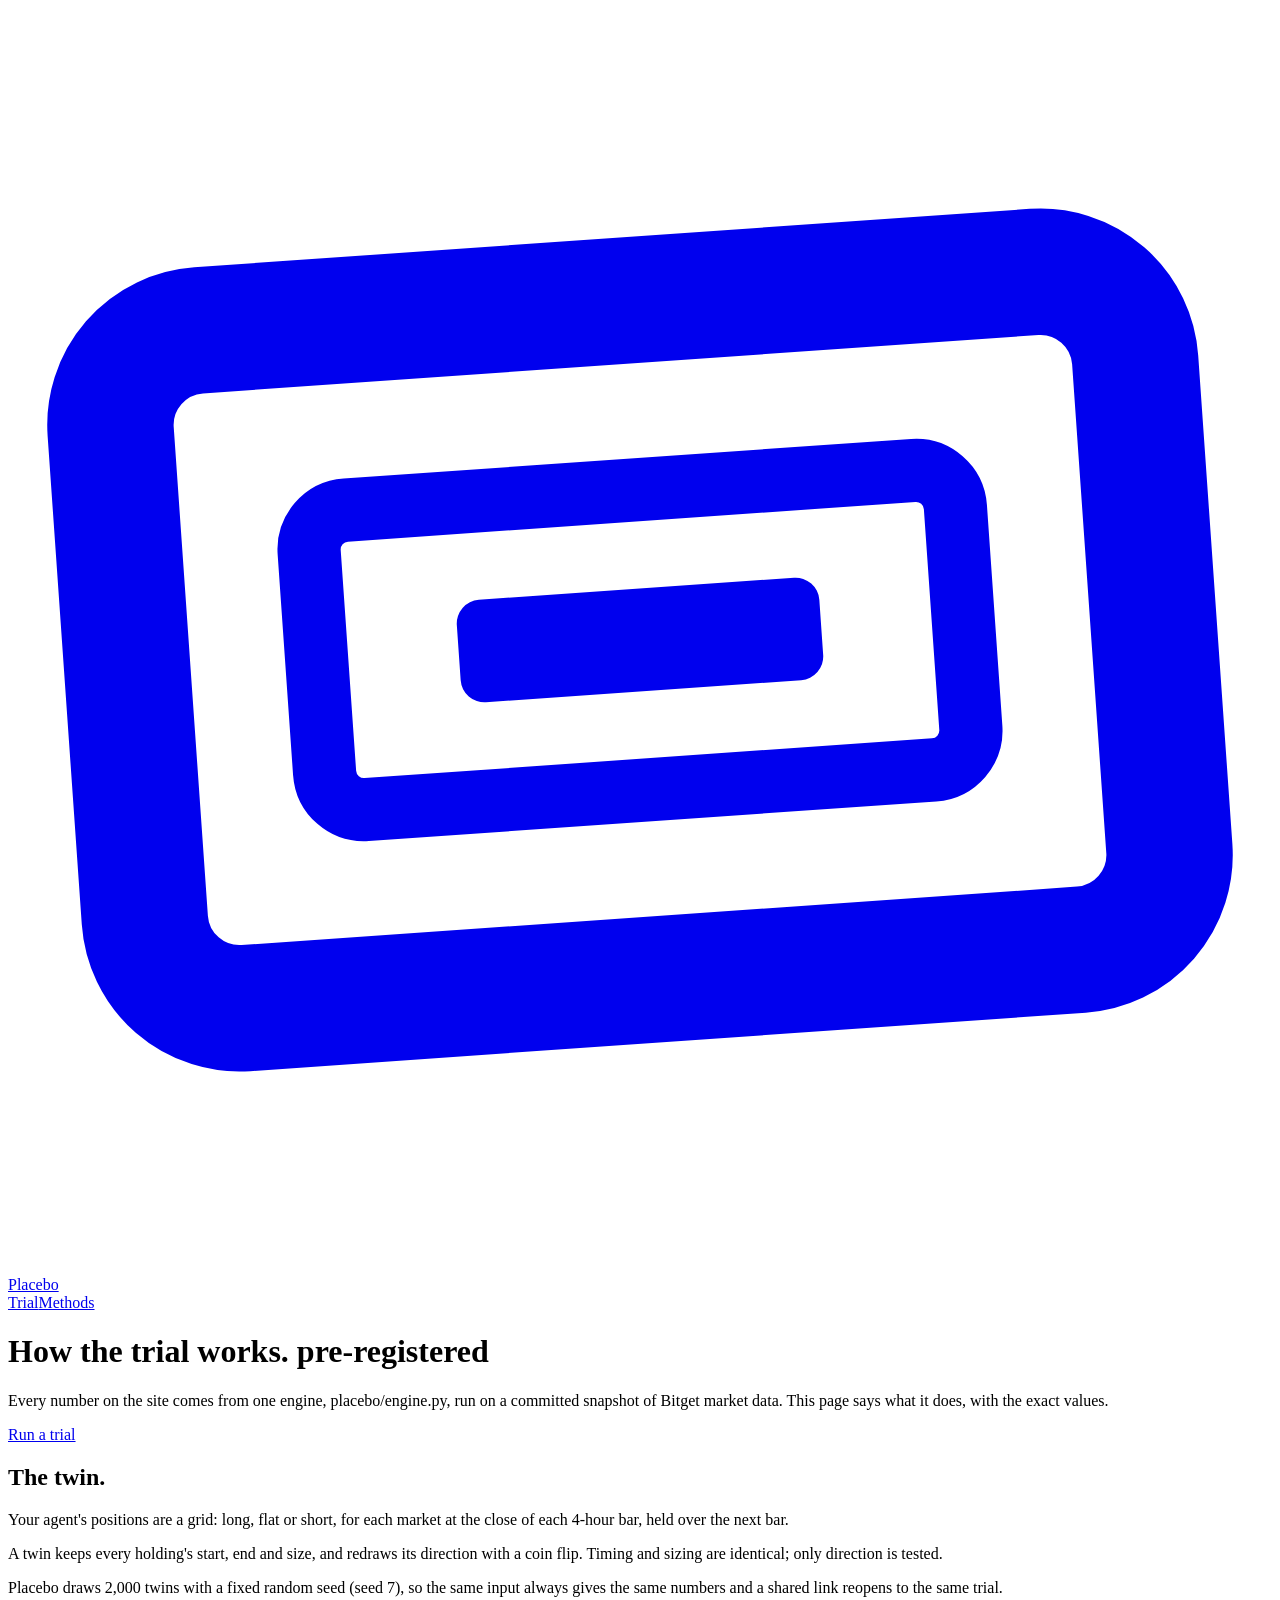
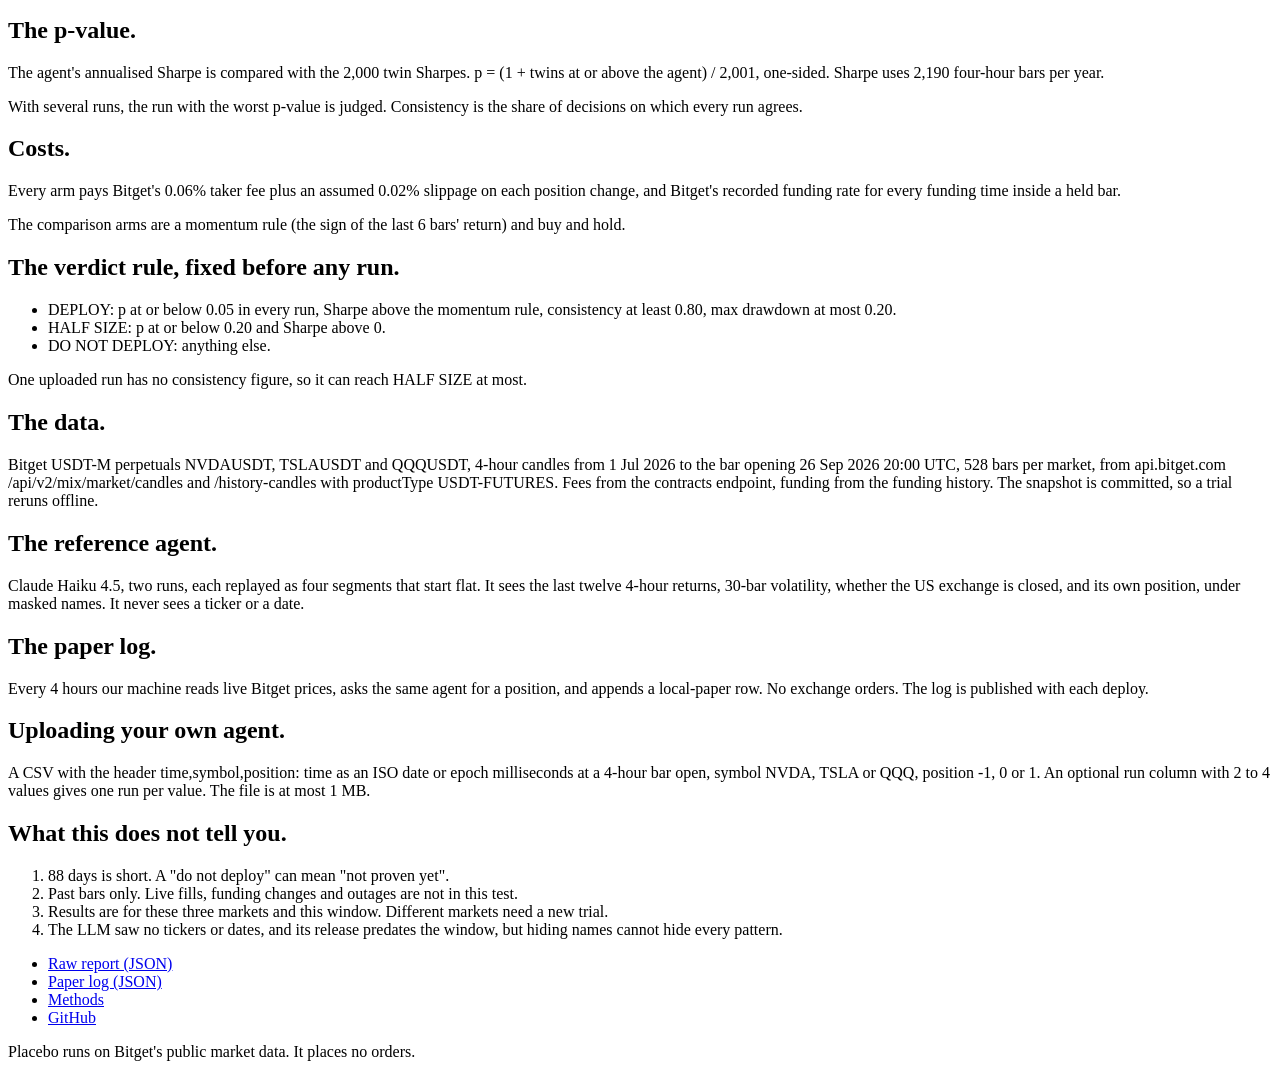
==== public/methods.html @ c750bbb5 "Shareable trial links and a Methods page: /t/<token> recomputes a trial from its input (server-built" ====
<!doctype html>
<html lang="en">
<head>
<meta charset="utf-8">
<meta name="viewport" content="width=device-width, initial-scale=1">
<title>Placebo: how the trial works</title>
<meta name="description" content="How Placebo builds the placebo twin, draws 2,000 of them, charges Bitget fees and funding, and applies a verdict rule fixed before any run.">
<link rel="icon" href="/favicon.svg" type="image/svg+xml">
<link rel="icon" href="/favicon.ico" sizes="16x16 32x32 48x48">
<link rel="preconnect" href="https://fonts.googleapis.com">
<link rel="preconnect" href="https://fonts.gstatic.com" crossorigin>
<link href="https://fonts.googleapis.com/css2?family=IBM+Plex+Sans:wght@400;500&family=IBM+Plex+Mono:wght@400;500&display=swap" rel="stylesheet">
<link rel="stylesheet" href="/app.css">

</head>
<body>
<header><a class="mark" href="/" aria-label="Placebo home"><svg viewBox="0 0 16 16" aria-hidden="true"><g transform="rotate(-4 8 8)"><rect x="1.5" y="3.7" width="13" height="8.6" rx="1.2" fill="none" stroke="currentColor" stroke-width="1.6"/><rect x="3.9" y="6.1" width="8.2" height="3.8" rx=".5" fill="none" stroke="currentColor" stroke-width=".8"/><rect x="5.7" y="7.35" width="4.6" height="1.3" rx=".3" fill="currentColor"/></g></svg>Placebo</a><nav aria-label="Pages"><a href="/">Trial</a><a href="/methods">Methods</a></nav></header>
<div class="page">
<main class="prose">
  <h1>How the trial works. <span class="stamp">pre-registered</span></h1>
  <p class="lede">Every number on the site comes from one engine, placebo/engine.py, run on a committed snapshot of Bitget market data. This page says what it does, with the exact values.</p>
  <a class="btn" href="/">Run a trial</a>

  <h2>The twin.</h2>
  <p>Your agent's positions are a grid: long, flat or short, for each market at the close of each 4-hour bar, held over the next bar.</p>
  <p>A twin keeps every holding's start, end and size, and redraws its direction with a coin flip. Timing and sizing are identical; only direction is tested.</p>
  <p>Placebo draws 2,000 twins with a fixed random seed (seed 7), so the same input always gives the same numbers and a shared link reopens to the same trial.</p>

  <h2>The p-value.</h2>
  <p>The agent's annualised Sharpe is compared with the 2,000 twin Sharpes. p = (1 + twins at or above the agent) / 2,001, one-sided. Sharpe uses 2,190 four-hour bars per year.</p>
  <p>With several runs, the run with the worst p-value is judged. Consistency is the share of decisions on which every run agrees.</p>

  <h2>Costs.</h2>
  <p>Every arm pays Bitget's 0.06% taker fee plus an assumed 0.02% slippage on each position change, and Bitget's recorded funding rate for every funding time inside a held bar.</p>
  <p>The comparison arms are a momentum rule (the sign of the last 6 bars' return) and buy and hold.</p>

  <h2>The verdict rule, fixed before any run.</h2>
  <ul>
    <li>DEPLOY: p at or below 0.05 in every run, Sharpe above the momentum rule, consistency at least 0.80, max drawdown at most 0.20.</li>
    <li>HALF SIZE: p at or below 0.20 and Sharpe above 0.</li>
    <li>DO NOT DEPLOY: anything else.</li>
  </ul>
  <p>One uploaded run has no consistency figure, so it can reach HALF SIZE at most.</p>

  <h2>The data.</h2>
  <p>Bitget USDT-M perpetuals NVDAUSDT, TSLAUSDT and QQQUSDT, 4-hour candles from 1 Jul 2026 to the bar opening 26 Sep 2026 20:00 UTC, 528 bars per market, from api.bitget.com /api/v2/mix/market/candles and /history-candles with productType USDT-FUTURES. Fees from the contracts endpoint, funding from the funding history. The snapshot is committed, so a trial reruns offline.</p>

  <h2>The reference agent.</h2>
  <p>Claude Haiku 4.5, two runs, each replayed as four segments that start flat. It sees the last twelve 4-hour returns, 30-bar volatility, whether the US exchange is closed, and its own position, under masked names. It never sees a ticker or a date.</p>

  <h2>The paper log.</h2>
  <p>Every 4 hours our machine reads live Bitget prices, asks the same agent for a position, and appends a local-paper row. No exchange orders. The log is published with each deploy.</p>

  <h2>Uploading your own agent.</h2>
  <p>A CSV with the header time,symbol,position: time as an ISO date or epoch milliseconds at a 4-hour bar open, symbol NVDA, TSLA or QQQ, position -1, 0 or 1. An optional run column with 2 to 4 values gives one run per value. The file is at most 1 MB.</p>

  <h2>What this does not tell you.</h2>
  <ol>
    <li>88 days is short. A "do not deploy" can mean "not proven yet".</li>
    <li>Past bars only. Live fills, funding changes and outages are not in this test.</li>
    <li>Results are for these three markets and this window. Different markets need a new trial.</li>
    <li>The LLM saw no tickers or dates, and its release predates the window, but hiding names cannot hide every pattern.</li>
  </ol>

  <footer class="plain">
    <ul><li><a href="/report.json">Raw report (JSON)</a></li><li><a href="/paper.json">Paper log (JSON)</a></li><li><a href="/methods" aria-current="page">Methods</a></li><li><a href="https://github.com/yonkoo11/placebo">GitHub</a></li></ul>
    <p>Placebo runs on Bitget's public market data. It places no orders.</p>
  </footer>
</main>
</div>
<script src="/app.js"></script>
</body>
</html>
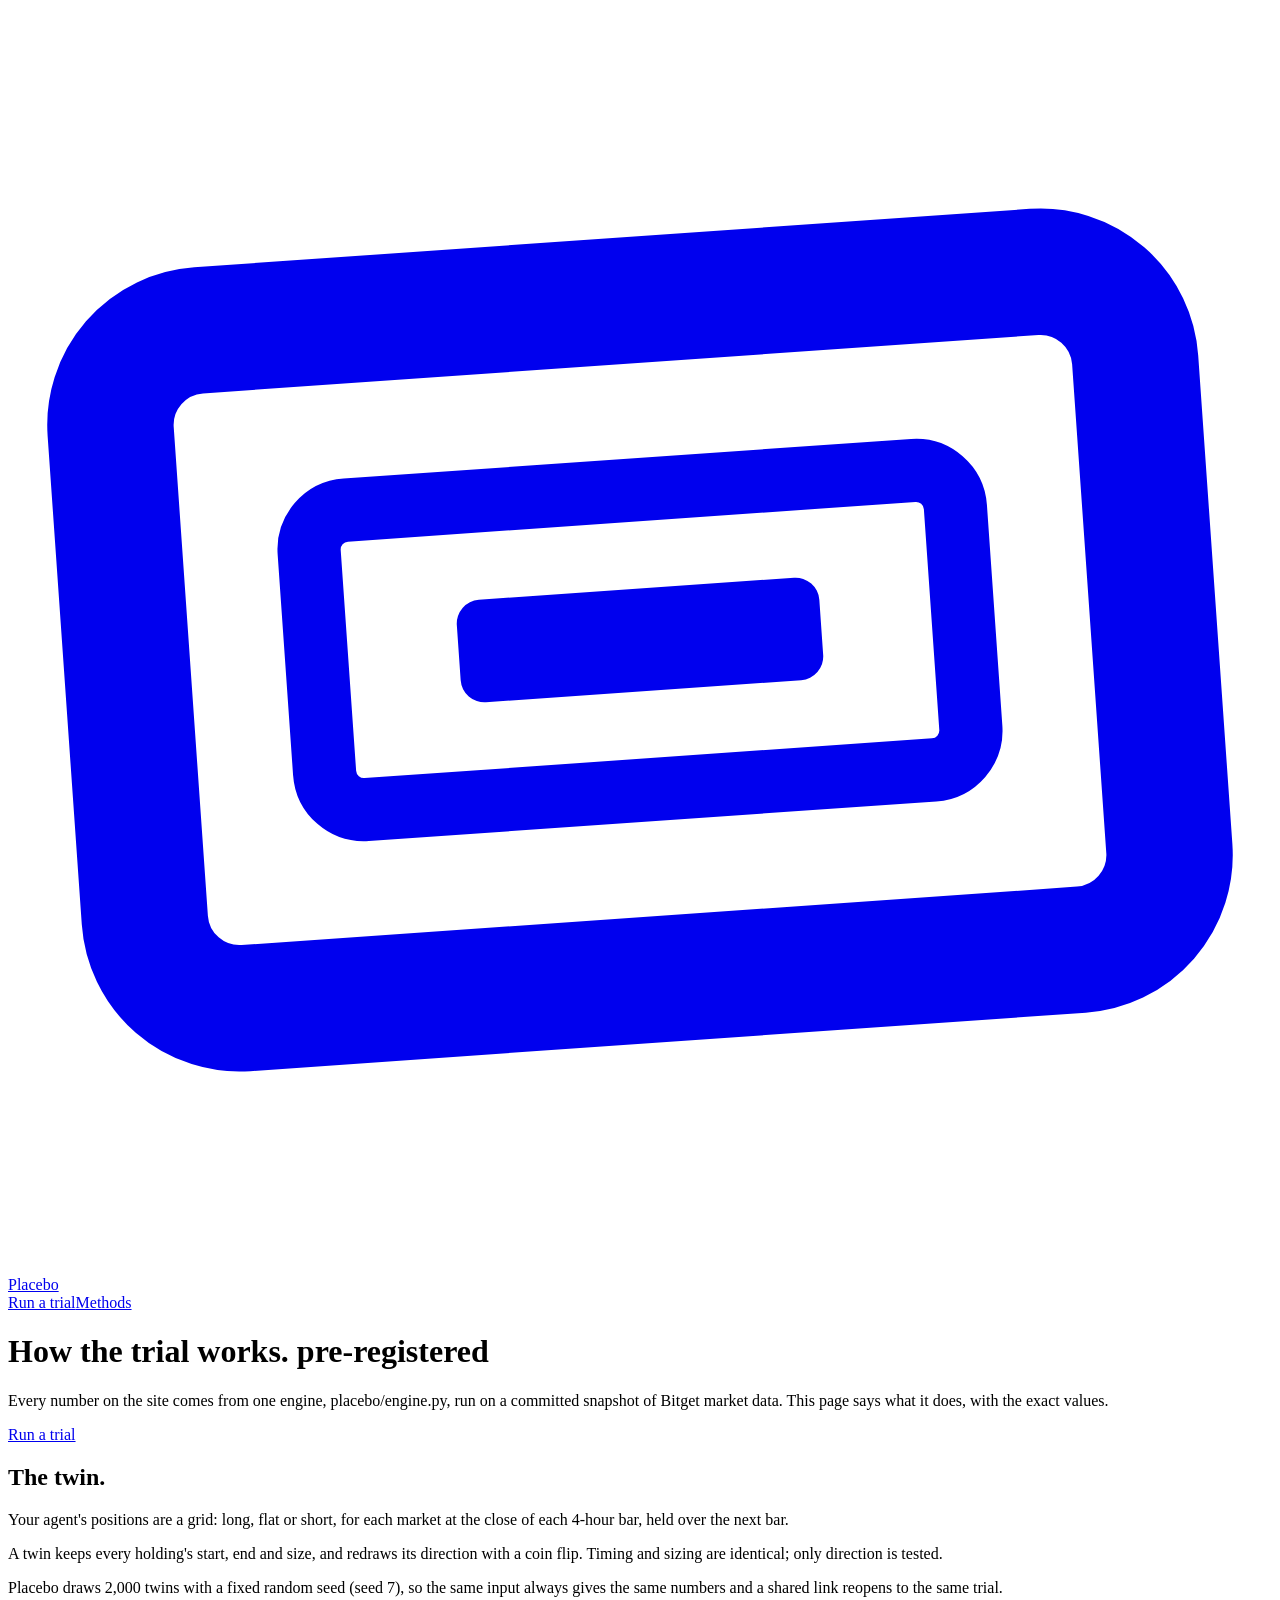
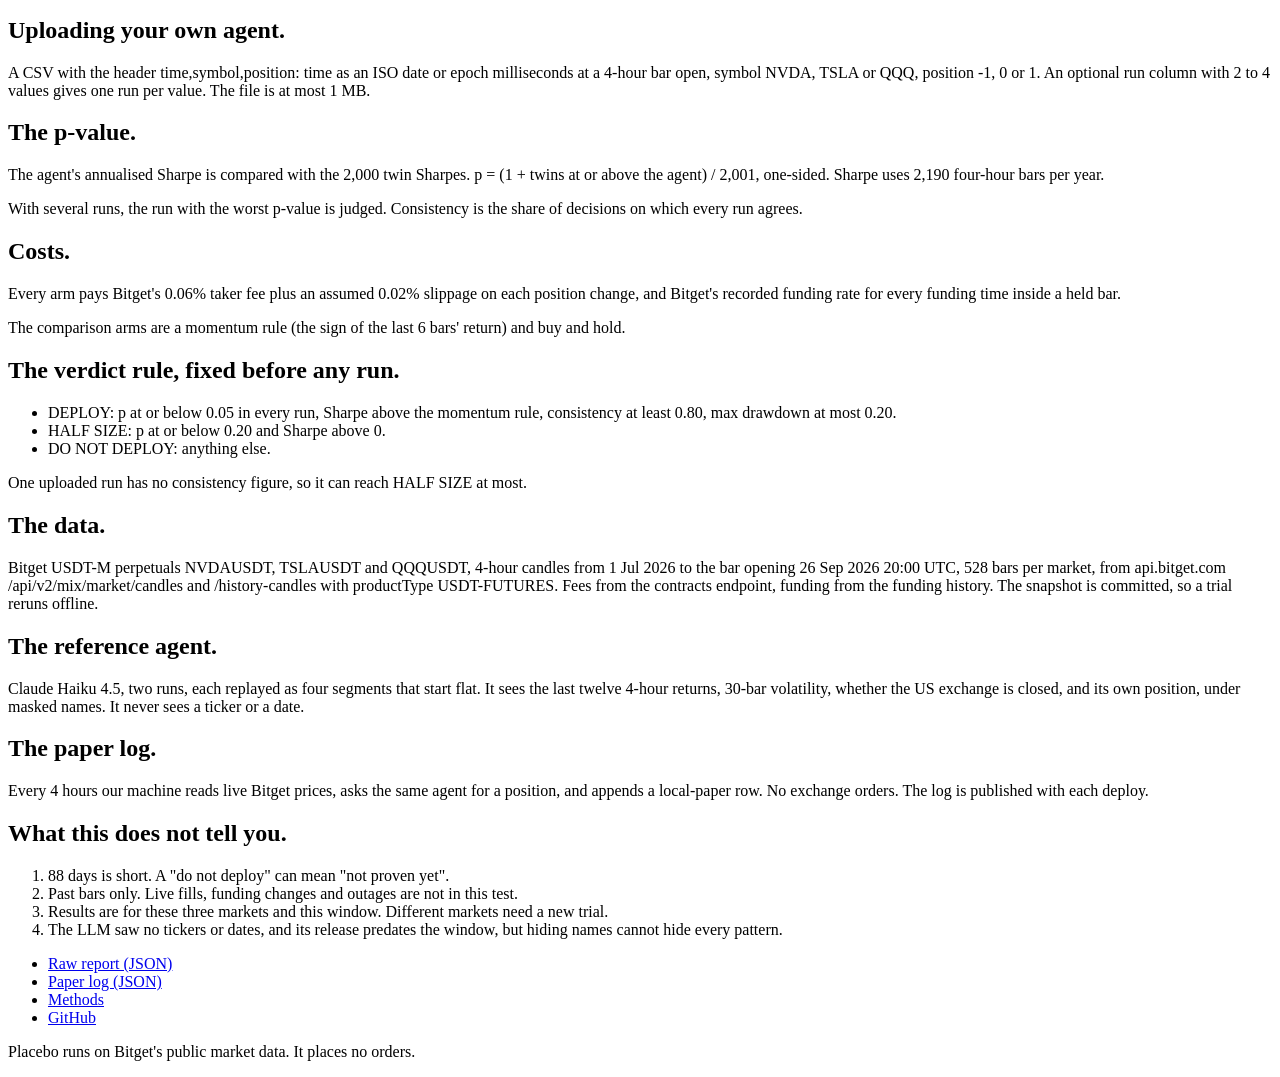
==== commit fa5edc2c: "Owner review: pages written for the builder. Upload first with an example CSV of the reference agent" ====
--- a/public/methods.html
+++ b/public/methods.html
@@ -14,7 +14,7 @@
 
 </head>
 <body>
-<header><a class="mark" href="/" aria-label="Placebo home"><svg viewBox="0 0 16 16" aria-hidden="true"><g transform="rotate(-4 8 8)"><rect x="1.5" y="3.7" width="13" height="8.6" rx="1.2" fill="none" stroke="currentColor" stroke-width="1.6"/><rect x="3.9" y="6.1" width="8.2" height="3.8" rx=".5" fill="none" stroke="currentColor" stroke-width=".8"/><rect x="5.7" y="7.35" width="4.6" height="1.3" rx=".3" fill="currentColor"/></g></svg>Placebo</a><nav aria-label="Pages"><a href="/">Trial</a><a href="/methods">Methods</a></nav></header>
+<header><a class="mark" href="/" aria-label="Placebo home"><svg viewBox="0 0 16 16" aria-hidden="true"><g transform="rotate(-4 8 8)"><rect x="1.5" y="3.7" width="13" height="8.6" rx="1.2" fill="none" stroke="currentColor" stroke-width="1.6"/><rect x="3.9" y="6.1" width="8.2" height="3.8" rx=".5" fill="none" stroke="currentColor" stroke-width=".8"/><rect x="5.7" y="7.35" width="4.6" height="1.3" rx=".3" fill="currentColor"/></g></svg>Placebo</a><nav aria-label="Pages"><a href="/">Run a trial</a><a href="/methods">Methods</a></nav></header>
 <div class="page">
 <main class="prose">
   <h1>How the trial works. <span class="stamp">pre-registered</span></h1>
@@ -25,6 +25,9 @@
   <p>Your agent's positions are a grid: long, flat or short, for each market at the close of each 4-hour bar, held over the next bar.</p>
   <p>A twin keeps every holding's start, end and size, and redraws its direction with a coin flip. Timing and sizing are identical; only direction is tested.</p>
   <p>Placebo draws 2,000 twins with a fixed random seed (seed 7), so the same input always gives the same numbers and a shared link reopens to the same trial.</p>
+
+  <h2>Uploading your own agent.</h2>
+  <p>A CSV with the header time,symbol,position: time as an ISO date or epoch milliseconds at a 4-hour bar open, symbol NVDA, TSLA or QQQ, position -1, 0 or 1. An optional run column with 2 to 4 values gives one run per value. The file is at most 1 MB.</p>
 
   <h2>The p-value.</h2>
   <p>The agent's annualised Sharpe is compared with the 2,000 twin Sharpes. p = (1 + twins at or above the agent) / 2,001, one-sided. Sharpe uses 2,190 four-hour bars per year.</p>
@@ -51,10 +54,7 @@
   <h2>The paper log.</h2>
   <p>Every 4 hours our machine reads live Bitget prices, asks the same agent for a position, and appends a local-paper row. No exchange orders. The log is published with each deploy.</p>
 
-  <h2>Uploading your own agent.</h2>
-  <p>A CSV with the header time,symbol,position: time as an ISO date or epoch milliseconds at a 4-hour bar open, symbol NVDA, TSLA or QQQ, position -1, 0 or 1. An optional run column with 2 to 4 values gives one run per value. The file is at most 1 MB.</p>
-
-  <h2>What this does not tell you.</h2>
+  <h2 id="limits">What this does not tell you.</h2>
   <ol>
     <li>88 days is short. A "do not deploy" can mean "not proven yet".</li>
     <li>Past bars only. Live fills, funding changes and outages are not in this test.</li>
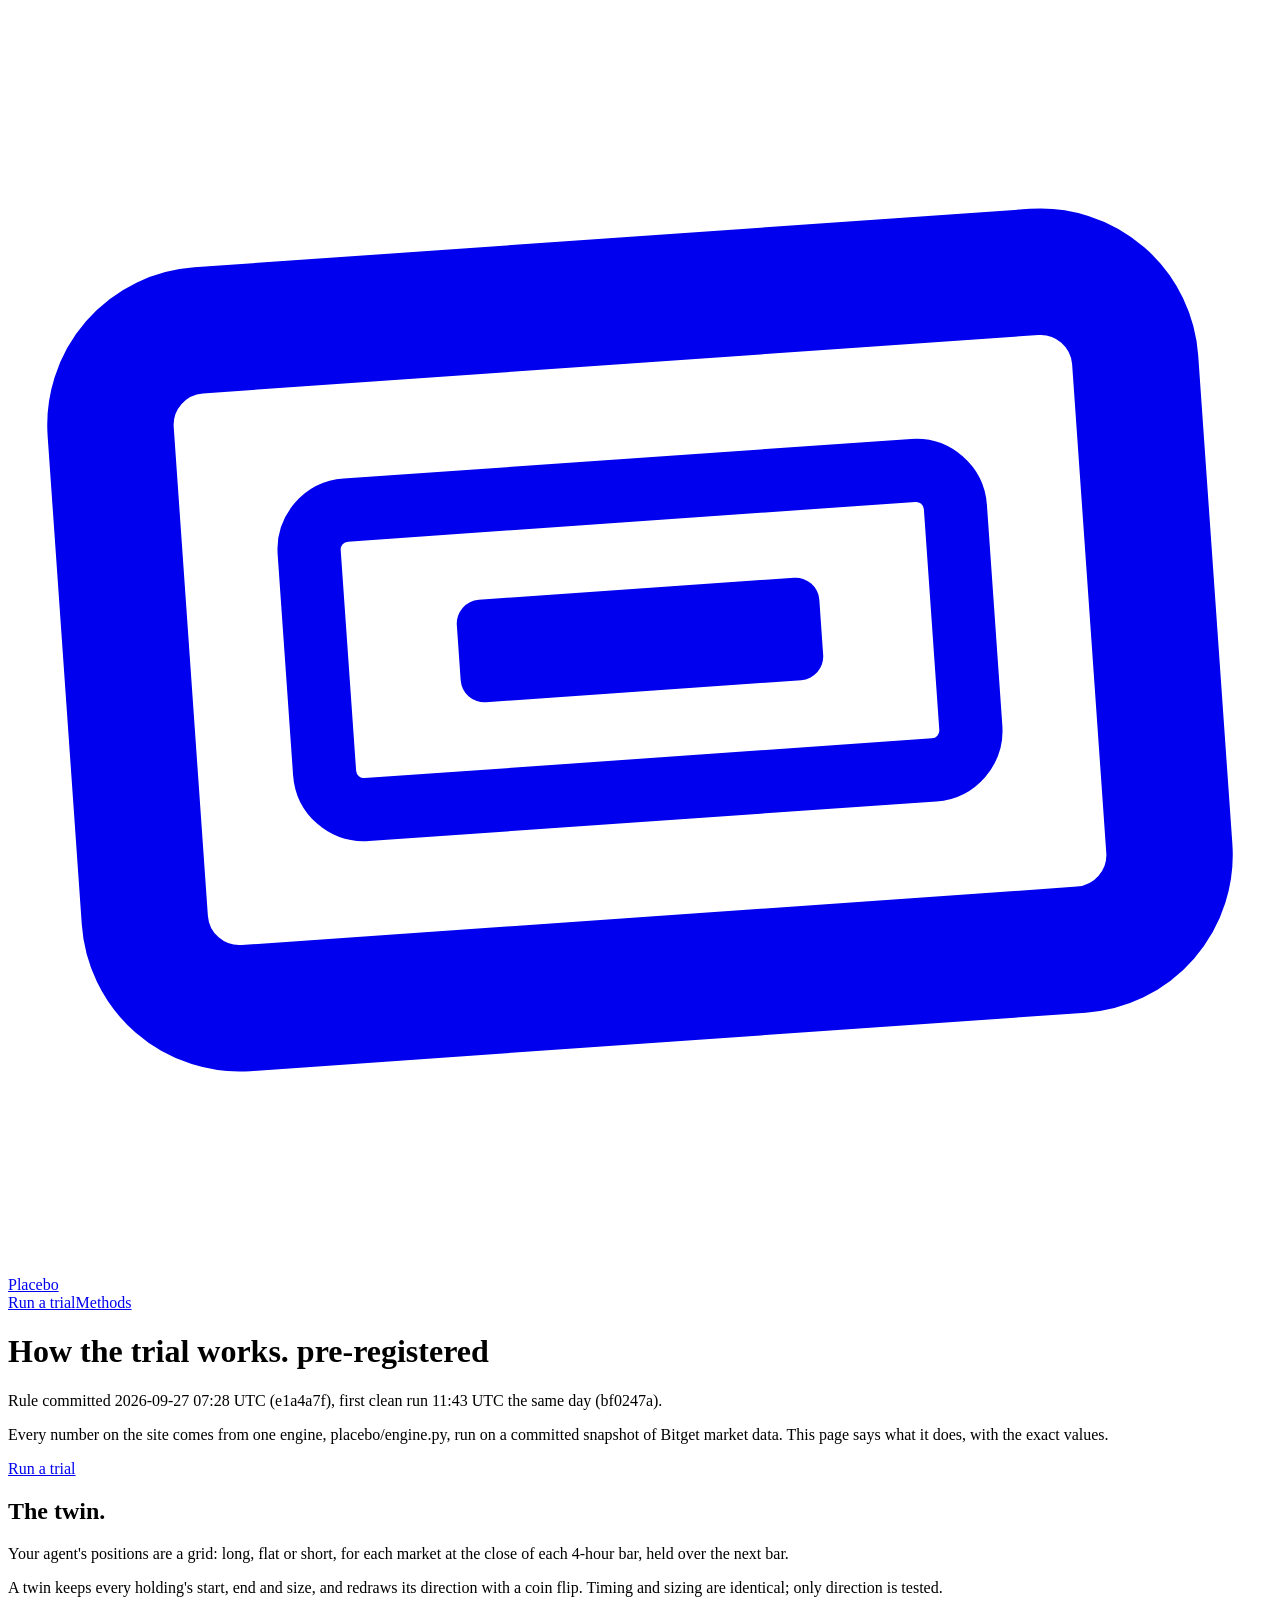
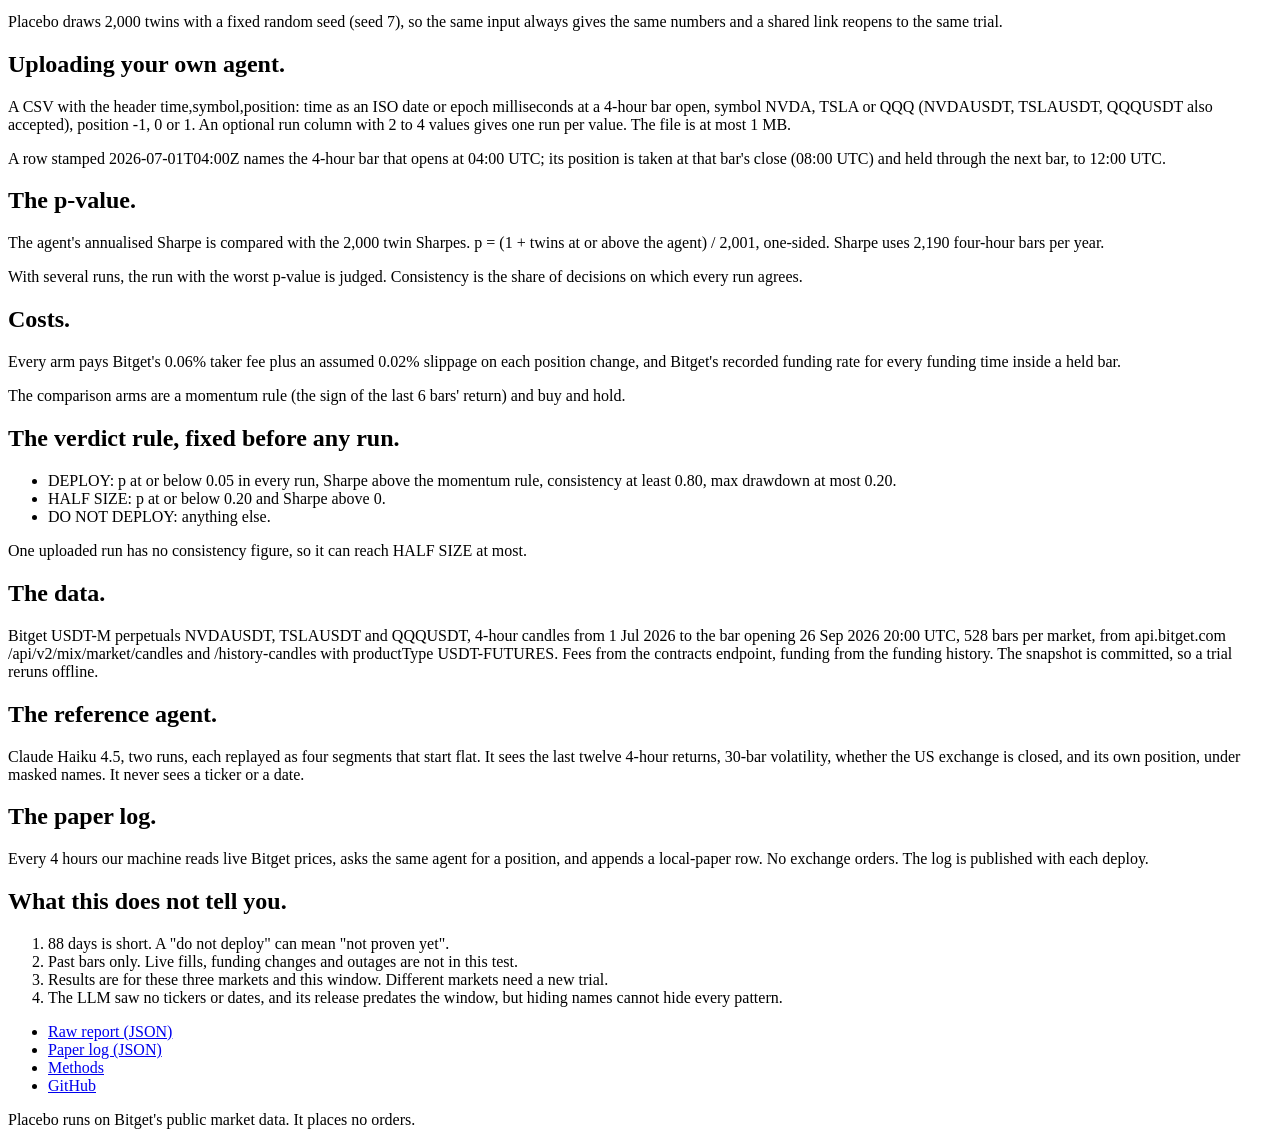
==== commit 0e6f2928: "Critic round on the live pages: bars matched vs positions on (token carries both), the CSV hold conv" ====
--- a/public/methods.html
+++ b/public/methods.html
@@ -18,6 +18,7 @@
 <div class="page">
 <main class="prose">
   <h1>How the trial works. <span class="stamp">pre-registered</span></h1>
+  <p class="evidence">Rule committed 2026-09-27 07:28 UTC (e1a4a7f), first clean run 11:43 UTC the same day (bf0247a).</p>
   <p class="lede">Every number on the site comes from one engine, placebo/engine.py, run on a committed snapshot of Bitget market data. This page says what it does, with the exact values.</p>
   <a class="btn" href="/">Run a trial</a>
 
@@ -27,7 +28,8 @@
   <p>Placebo draws 2,000 twins with a fixed random seed (seed 7), so the same input always gives the same numbers and a shared link reopens to the same trial.</p>
 
   <h2>Uploading your own agent.</h2>
-  <p>A CSV with the header time,symbol,position: time as an ISO date or epoch milliseconds at a 4-hour bar open, symbol NVDA, TSLA or QQQ, position -1, 0 or 1. An optional run column with 2 to 4 values gives one run per value. The file is at most 1 MB.</p>
+  <p>A CSV with the header time,symbol,position: time as an ISO date or epoch milliseconds at a 4-hour bar open, symbol NVDA, TSLA or QQQ (NVDAUSDT, TSLAUSDT, QQQUSDT also accepted), position -1, 0 or 1. An optional run column with 2 to 4 values gives one run per value. The file is at most 1 MB.</p>
+  <p>A row stamped 2026-07-01T04:00Z names the 4-hour bar that opens at 04:00 UTC; its position is taken at that bar's close (08:00 UTC) and held through the next bar, to 12:00 UTC.</p>
 
   <h2>The p-value.</h2>
   <p>The agent's annualised Sharpe is compared with the 2,000 twin Sharpes. p = (1 + twins at or above the agent) / 2,001, one-sided. Sharpe uses 2,190 four-hour bars per year.</p>
@@ -37,7 +39,7 @@
   <p>Every arm pays Bitget's 0.06% taker fee plus an assumed 0.02% slippage on each position change, and Bitget's recorded funding rate for every funding time inside a held bar.</p>
   <p>The comparison arms are a momentum rule (the sign of the last 6 bars' return) and buy and hold.</p>
 
-  <h2>The verdict rule, fixed before any run.</h2>
+  <h2 id="rule">The verdict rule, fixed before any run.</h2>
   <ul>
     <li>DEPLOY: p at or below 0.05 in every run, Sharpe above the momentum rule, consistency at least 0.80, max drawdown at most 0.20.</li>
     <li>HALF SIZE: p at or below 0.20 and Sharpe above 0.</li>
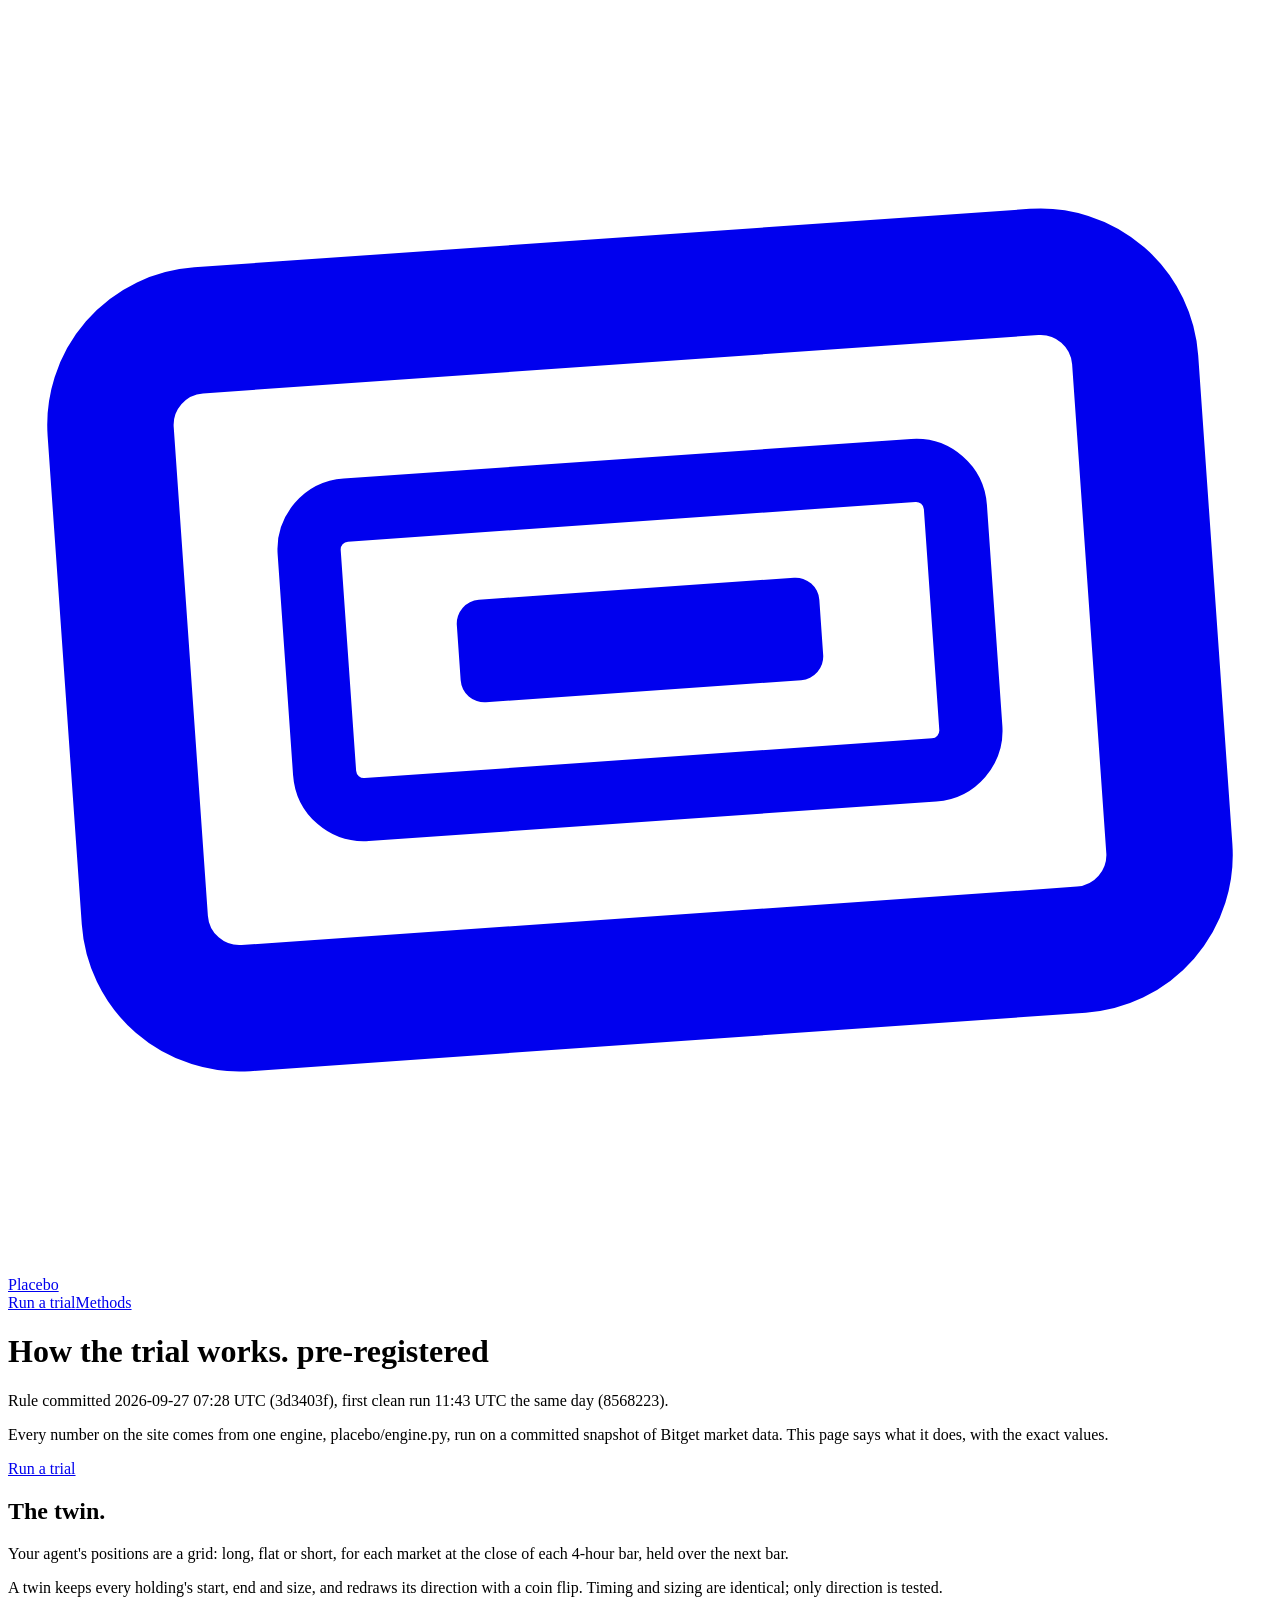
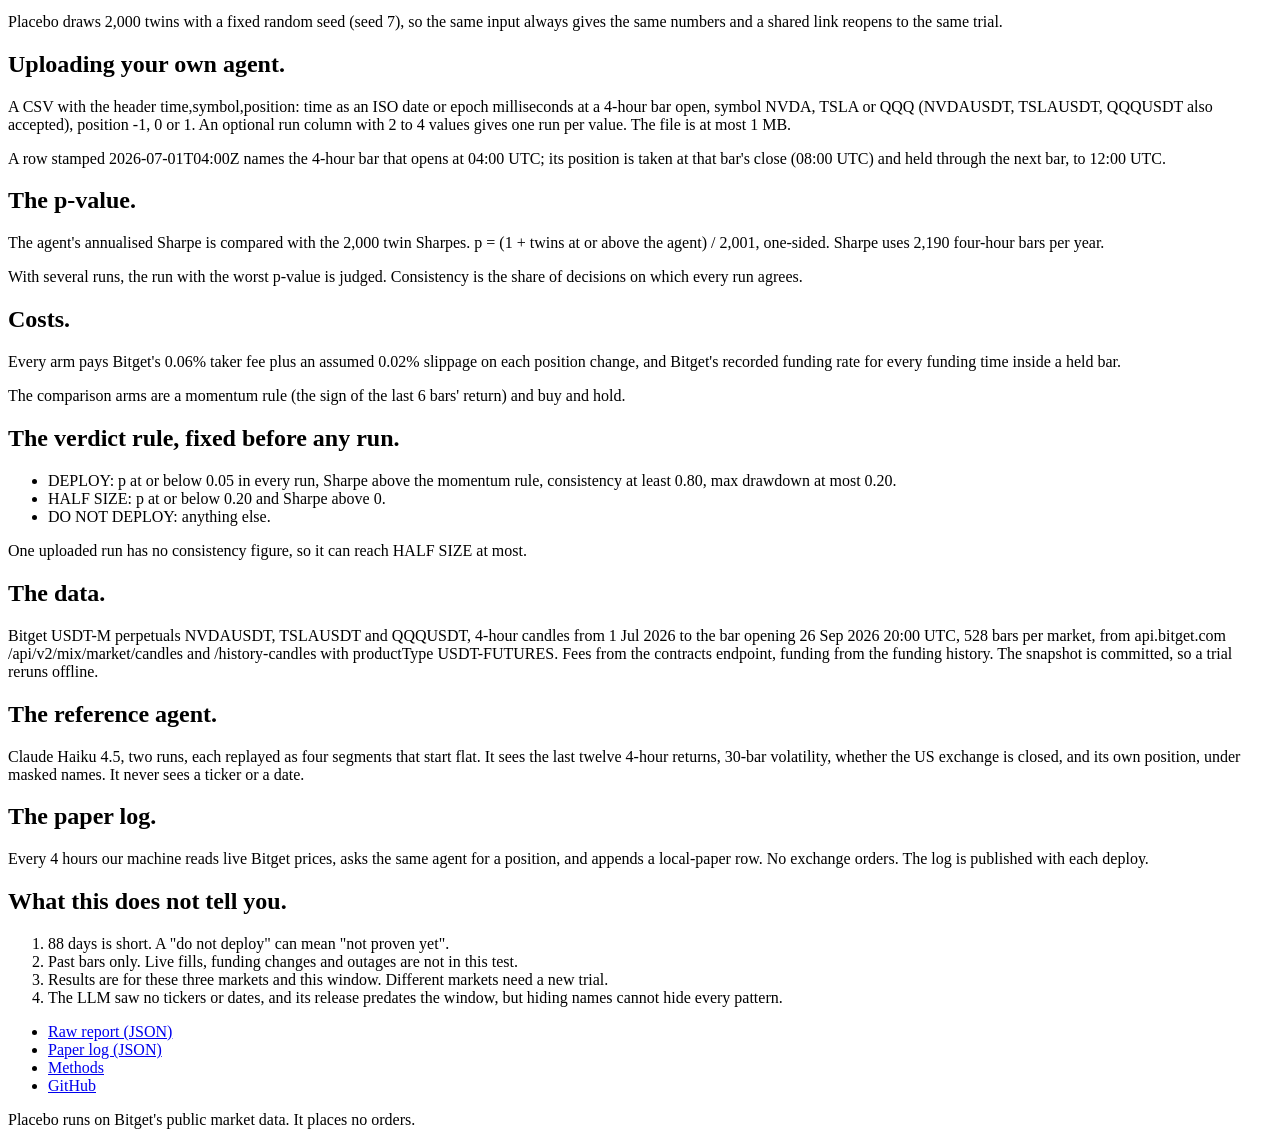
==== commit 09dc569c: "Methods: evidence save-point IDs updated after the history rewrite (same timestamps)" ====
--- a/public/methods.html
+++ b/public/methods.html
@@ -18,7 +18,7 @@
 <div class="page">
 <main class="prose">
   <h1>How the trial works. <span class="stamp">pre-registered</span></h1>
-  <p class="evidence">Rule committed 2026-09-27 07:28 UTC (e1a4a7f), first clean run 11:43 UTC the same day (bf0247a).</p>
+  <p class="evidence">Rule committed 2026-09-27 07:28 UTC (3d3403f), first clean run 11:43 UTC the same day (8568223).</p>
   <p class="lede">Every number on the site comes from one engine, placebo/engine.py, run on a committed snapshot of Bitget market data. This page says what it does, with the exact values.</p>
   <a class="btn" href="/">Run a trial</a>
 
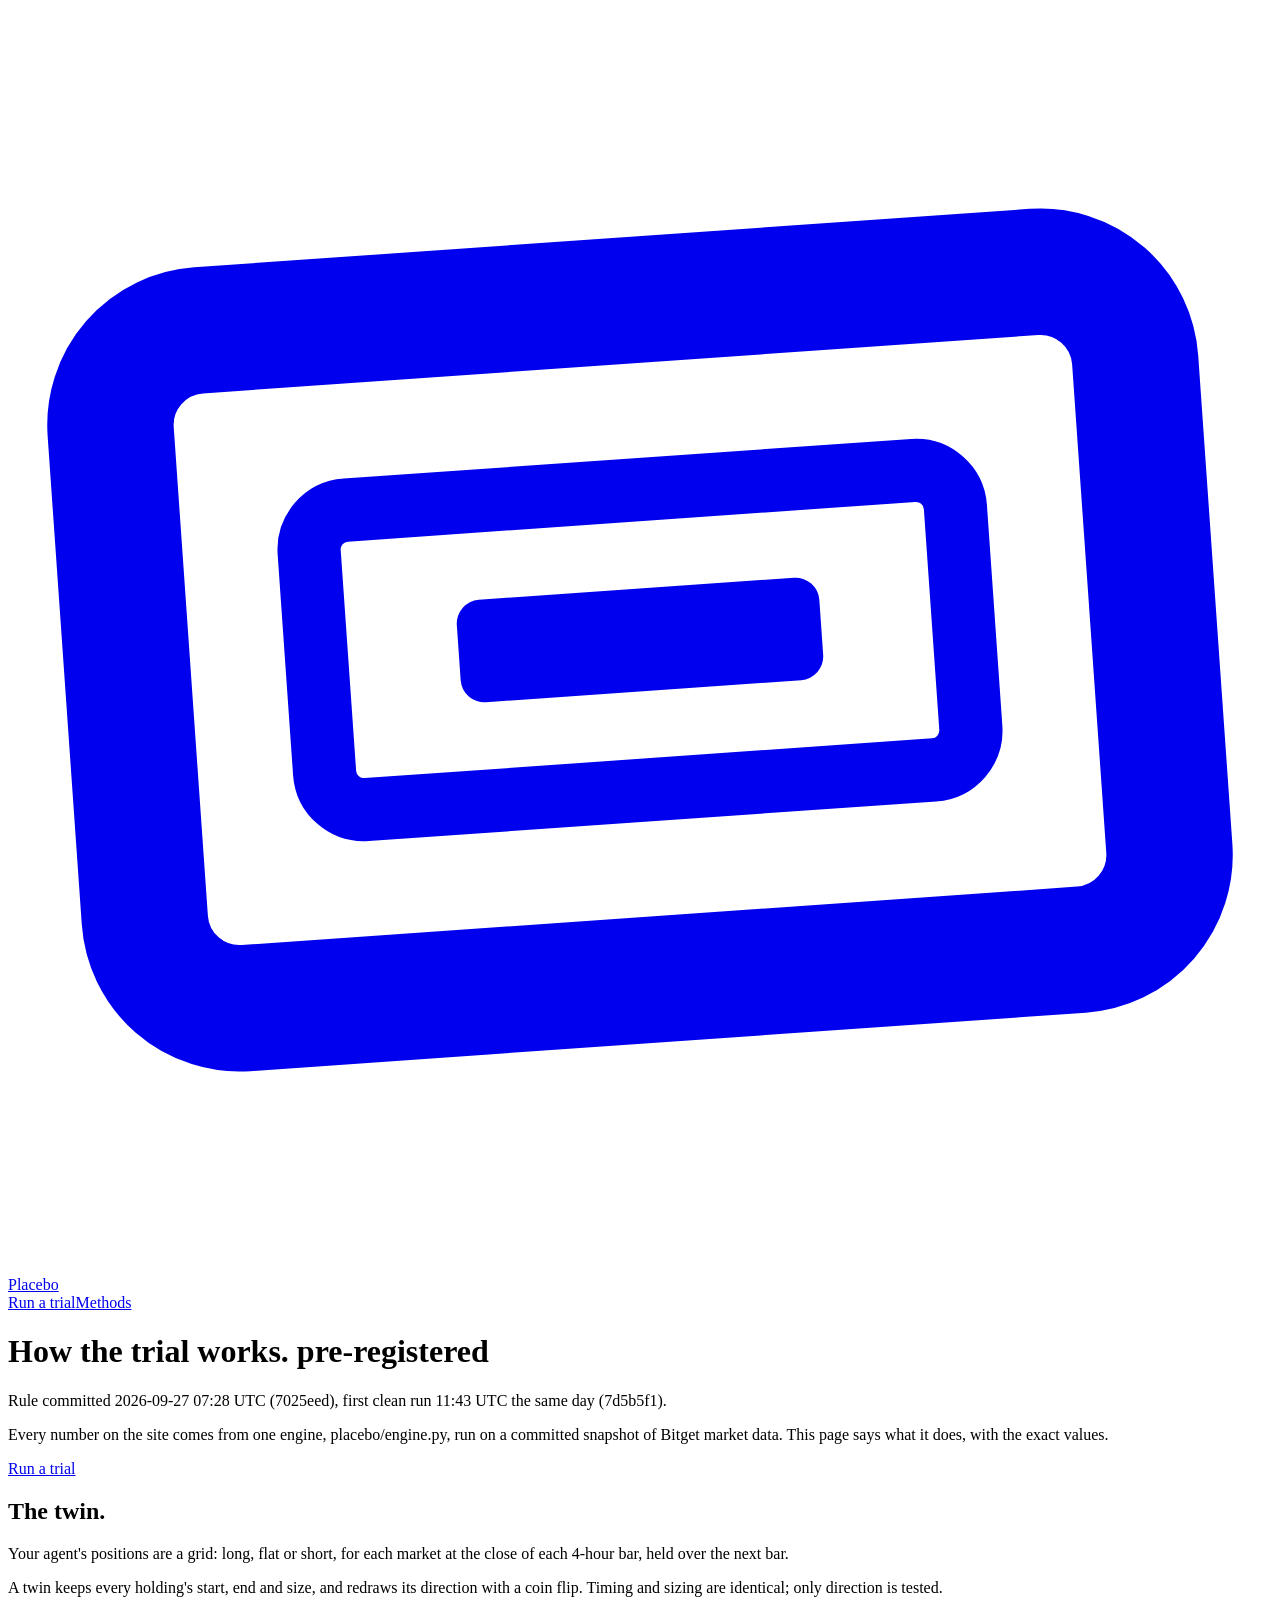
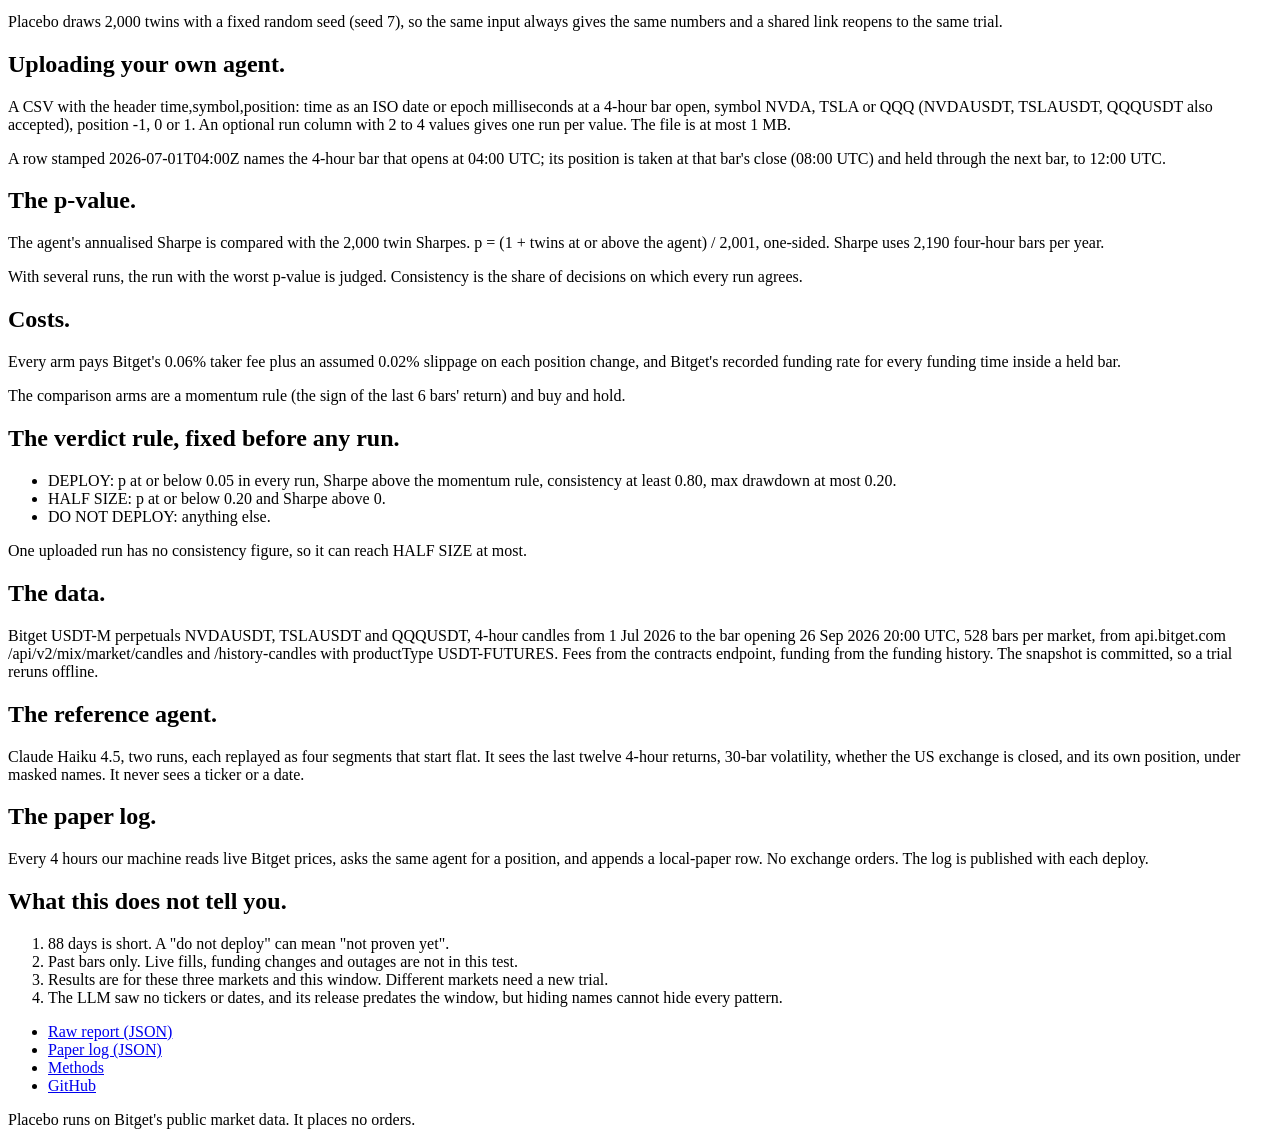
==== commit 4b1c9456: "Methods: update evidence commit IDs" ====
--- a/public/methods.html
+++ b/public/methods.html
@@ -18,7 +18,7 @@
 <div class="page">
 <main class="prose">
   <h1>How the trial works. <span class="stamp">pre-registered</span></h1>
-  <p class="evidence">Rule committed 2026-09-27 07:28 UTC (3d3403f), first clean run 11:43 UTC the same day (8568223).</p>
+  <p class="evidence">Rule committed 2026-09-27 07:28 UTC (7025eed), first clean run 11:43 UTC the same day (7d5b5f1).</p>
   <p class="lede">Every number on the site comes from one engine, placebo/engine.py, run on a committed snapshot of Bitget market data. This page says what it does, with the exact values.</p>
   <a class="btn" href="/">Run a trial</a>
 
